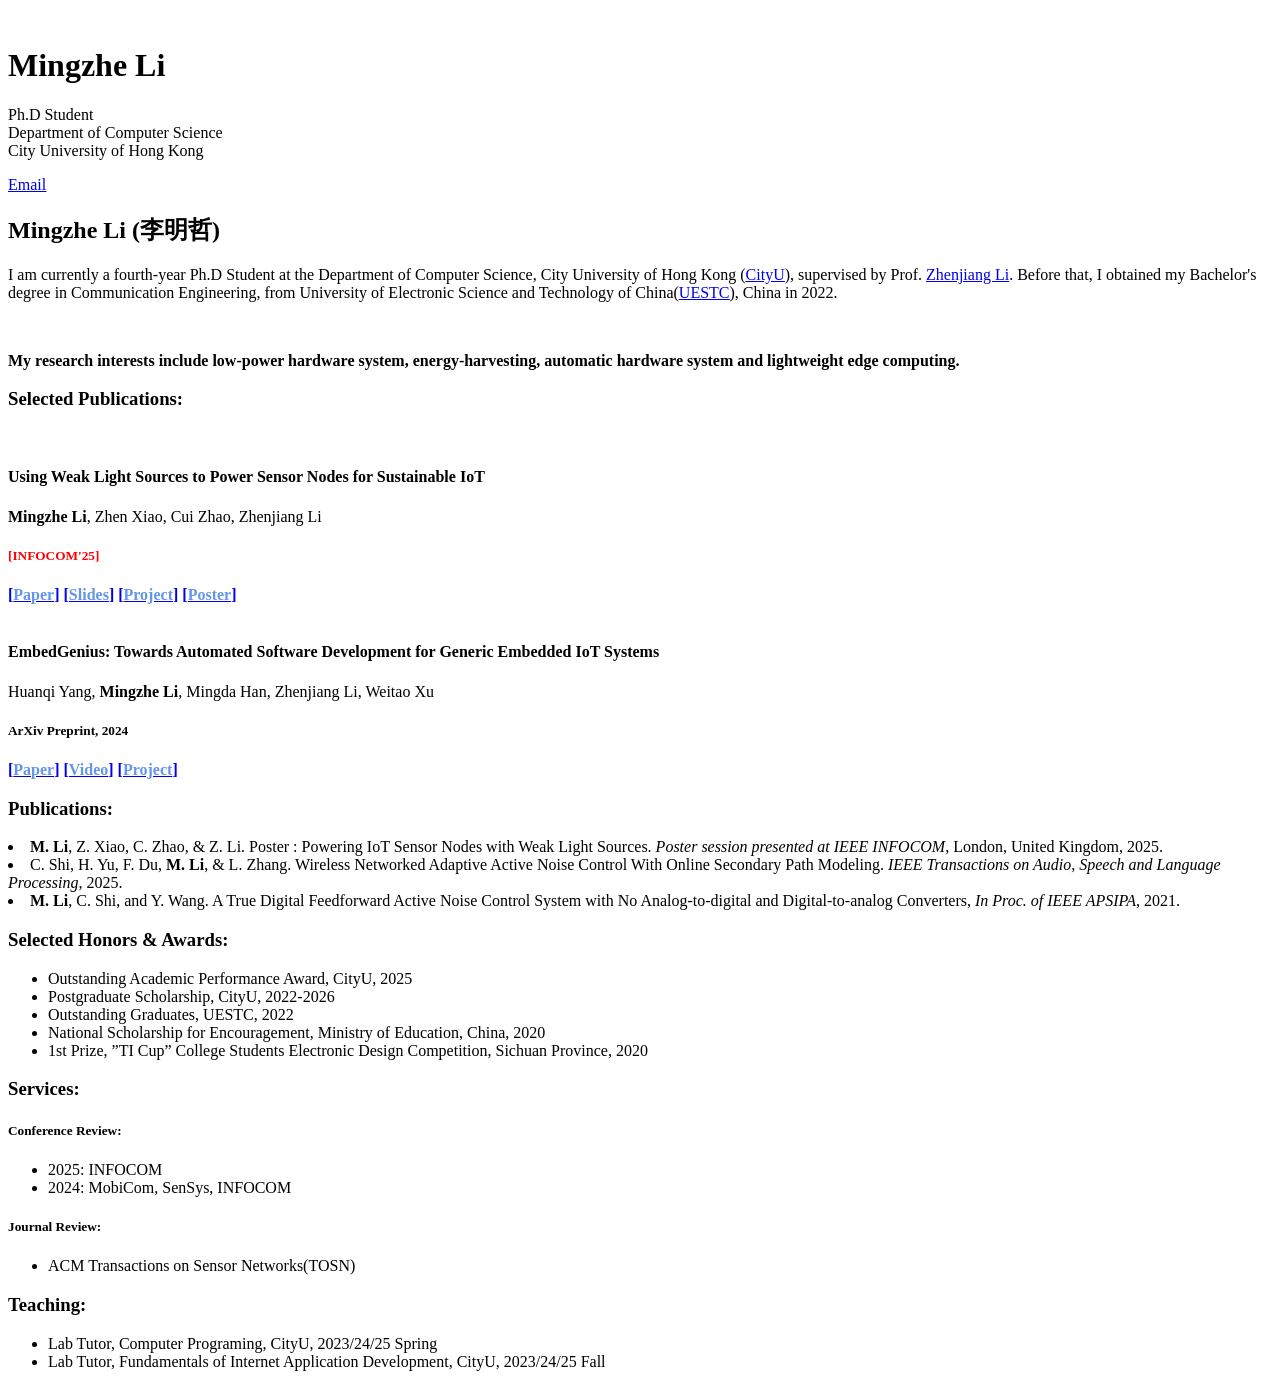
==== index.html @ a42b1d2d "Add files via upload" ====
<!DOCTYPE HTML>

<html>
	<head>
		<title>Jiani Cao's Personal Website</title>
		<meta charset="utf-8" />
		<meta name="viewport" content="width=device-width, initial-scale=1.0">
		<link rel="stylesheet" href="assets/css/main.css" />
	</head>

	<body>
		<div id="wrapper_all">

			<!-- Header -->
			<div id="header">
				<header>
					<span class="image avatar"><img src="images/mingzhe.jpg" alt="" /></span>
					<h1 id="logo">Mingzhe Li</h1>
					<p>Ph.D Student<br />
					Department of Computer Science<br />
					City University of Hong Kong</p>
					<a href="mailto:mingzheli8-c@my.cityu.edu.hk"> <u>Email</u></a> 
					<!-- <a href="https://www.linkedin.com/in/jiani-cao-367a82183/"><u>Linked In</u></a> -->
				</header>
			</div>

			<!-- Wrapper -->
			<div id="wrapper">

				<!-- One -->
				<section id="one">
					<div class="container">
						<header class="major">
							<h2>Mingzhe Li (李明哲)</h2>
						</header>

						<p>I am currently a fourth-year Ph.D Student at the Department of Computer Science, City University of Hong Kong (<a href="https://www.cityu.edu.hk/"><u>CityU</u></a>), supervised by Prof. <a href="https://www.cs.cityu.edu.hk/~zhenjili/"><u>Zhenjiang Li</u></a>. Before that, I obtained my Bachelor's degree in Communication Engineering, from University of Electronic Science and Technology of China(<a href="https://www.uestc.edu.cn/"><u>UESTC</u></a>), China in 2022.</p><br>

						<p><b> My research interests include low-power hardware system, energy-harvesting, automatic hardware system and lightweight edge computing.</b></p>
					</div>
				</section>


				<!-- Two -->
				<section id="two">
					<div class="container">
						<h3>Selected Publications:</h3>
						<div class="features">

							<article>
								<a href="#" class="image"><img src="images/2025-Infocom-WISE.png" alt="" /></a>
								<div class="inner">
									<h4>Using Weak Light Sources to Power Sensor Nodes for Sustainable IoT</h4>
									<p><b>Mingzhe Li</b>, Zhen Xiao, Cui Zhao, Zhenjiang Li</p>
									<h5><font color=#FF0000>[INFOCOM'25]</font></h5>
									<a href="https://ieeexplore.ieee.org/document/11044560"><b>[<font color=#6495ED>Paper</font>]</b></a>
									<a href="slides/infocom.pptx"><b>[<font color=#6495ED>Slides</font>]</b></a>
									<a href="github"><b>[<font color=#6495ED>Project</font>]</b></a>
									<a href="myposter.pdf"><b>[<font color=#6495ED>Poster</font>]</b></a>
									
								</div>
							</article>
 
							<article>
								<a href="#" class="image"><img src="images/Embedgenius.png" alt="" /></a>
								<div class="inner">
									<h4>EmbedGenius: Towards Automated Software Development for Generic Embedded IoT Systems</h4>
									<p>Huanqi Yang, <b>Mingzhe Li</b>, Mingda Han, Zhenjiang Li, Weitao Xu</p>
									<h5><font color=#000000>ArXiv Preprint, 2024</font></h5>
									<a href="https://arxiv.org/pdf/2412.09058.pdf"><b>[<font color=#6495ED>Paper</font>]</b></a>
									<a href="https://youtu.be/VGzpHFINXAs"><b>[<font color=#6495ED>Video</font>]</b></a>
									<a href="https://embedgenius3.github.io"><b>[<font color=#6495ED>Project</font>]</b></a>
								</div>
							</article>

						</div>
					</div>
				</section>

			<section id="pub">
					<div class="container">
						<h3> Publications:</h3>
						<article>
						<li><b>M. Li</b>, Z. Xiao, C. Zhao, & Z. Li.  Poster : Powering IoT Sensor Nodes with Weak Light Sources. <i>Poster session presented at IEEE INFOCOM</i>, London, United Kingdom, 2025.</li>
						<li>C. Shi, H. Yu, F. Du, <b>M. Li</b>, & L. Zhang. Wireless Networked Adaptive Active Noise Control With Online Secondary Path Modeling. <i>IEEE Transactions on Audio, Speech and Language Processing</i>, 2025.</li>
						<li><b>M. Li</b>, C. Shi, and Y. Wang. A True Digital Feedforward Active Noise Control System with No Analog-to-digital and Digital-to-analog Converters, <i>In Proc. of IEEE APSIPA</i>, 2021.</li>
						</article>
				<!-- Three -->
				<section id="three">
					<div class="container">
						<h3>Selected Honors & Awards:</h3>
						<ul class="icons-ul">
							<li> Outstanding Academic Performance Award, CityU, 2025 </li>
							<li> Postgraduate Scholarship, CityU, 2022-2026 </li>
							<li> Outstanding Graduates, UESTC, 2022 </li>
							<li> National Scholarship for Encouragement, Ministry of Education, China, 2020 </li>
							<li> 1st Prize, ”TI Cup” College Students Electronic Design Competition, Sichuan Province, 2020</li>
						</ul>
					</div>
				</section>

				<!-- Four -->
				<section id="four">
					<div class="container">
						<h3>Services:</h3>
				

						<h5>Conference Review:</h5>
						<ul class="icons-ul">
							<li><i class="icon-li icon-ok"></i>2025: INFOCOM</li>
							<li><i class="icon-li icon-ok"></i>2024: MobiCom, SenSys, INFOCOM</li>
						</ul>

						<h5>Journal Review:</h5>
						<ul class="icons-ul">
							<li><i class="icon-li icon-ok"></i>ACM Transactions on Sensor Networks(TOSN)</li>
						</ul>
					</div>
				</section>

				<!-- Five -->
				<section id="five">
					<div class="container">
						<h3>Teaching:</h3>
						<ul class="icons-ul">
							<li> Lab Tutor, Computer Programing, CityU, 2023/24/25 Spring </li>
                  			<li> Lab Tutor, Fundamentals of Internet Application Development, CityU, 2023/24/25 Fall </li>  
						</ul>
					</div>
				</section>
				
			</div>
		
		</div>

	</body>
</html>
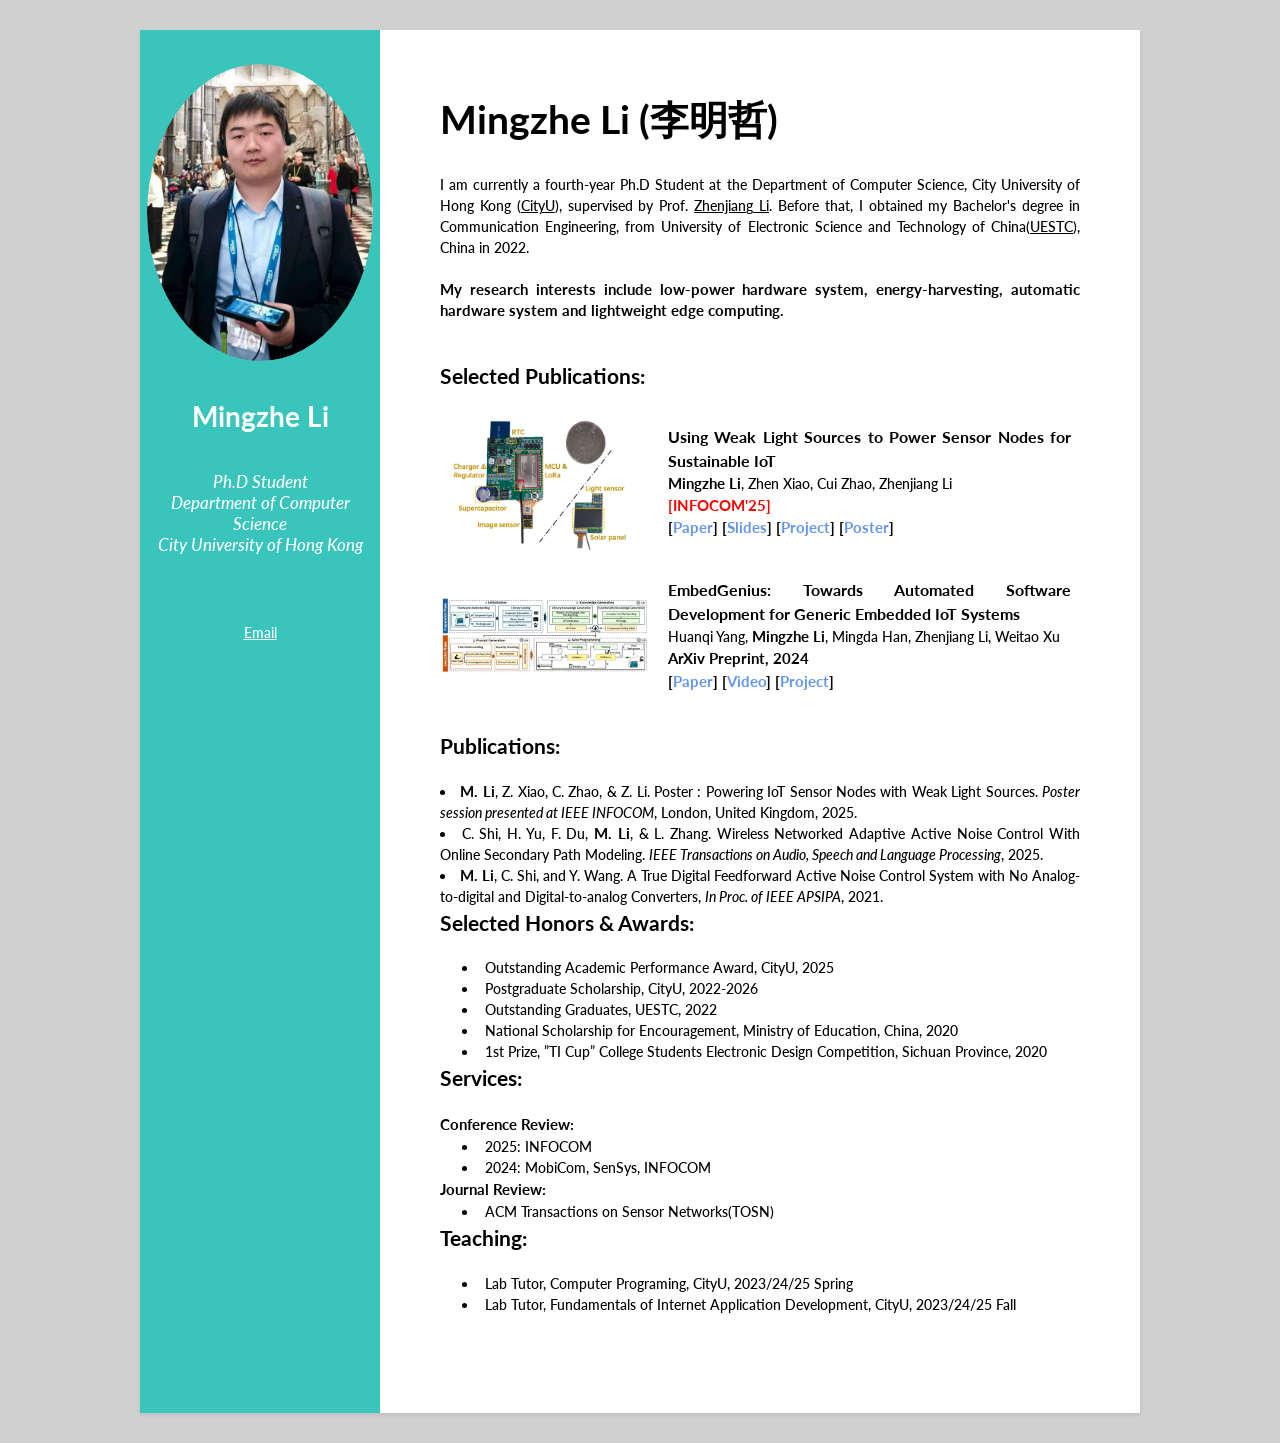
==== commit 9abd6113: "Update index.html" ====
--- a/index.html
+++ b/index.html
@@ -54,7 +54,7 @@
 									<p><b>Mingzhe Li</b>, Zhen Xiao, Cui Zhao, Zhenjiang Li</p>
 									<h5><font color=#FF0000>[INFOCOM'25]</font></h5>
 									<a href="https://ieeexplore.ieee.org/document/11044560"><b>[<font color=#6495ED>Paper</font>]</b></a>
-									<a href="slides/infocom.pptx"><b>[<font color=#6495ED>Slides</font>]</b></a>
+									<a href="slides/infocom.pdf"><b>[<font color=#6495ED>Slides</font>]</b></a>
 									<a href="github"><b>[<font color=#6495ED>Project</font>]</b></a>
 									<a href="myposter.pdf"><b>[<font color=#6495ED>Poster</font>]</b></a>
 									
@@ -134,4 +134,4 @@
 		</div>
 
 	</body>
-</html>+</html>
--- a/assets/css/main.css
+++ b/assets/css/main.css
@@ -0,0 +1,342 @@
+@import url("font-awesome.min.css");
+@import url("http://fonts.googleapis.com/css?family=Lato:400,400italic,700,700italic|Source+Code+Pro:400");
+
+/* Reset */
+	html, body, div, span, applet, object, iframe, h1, h2, h3, h4, h5, h6, p, blockquote, pre, a, abbr, acronym, address, big, cite, code, del, dfn, em, img, ins, kbd, q, s, samp, small, strike, strong, sub, sup, tt, var, b, u, i, center, dl, dt, dd, ol, ul, li, fieldset, form, label, legend, table, caption, tbody, tfoot, thead, tr, th, td, article, aside, canvas, details, embed, figure, figcaption, footer, header, hgroup, menu, nav, output, ruby, section, summary, time, mark, audio, video {
+		margin: 0;
+		padding: 0;
+		border: 0;
+		font-size: 100%;
+		font: inherit;
+		vertical-align: baseline;
+	}
+
+	article, aside, details, figcaption, figure, footer, header, hgroup, menu, nav, section {
+		display: block;
+	}
+
+	body {
+		line-height: 1;
+	}
+
+	ol, ul {
+		list-style: none;
+	}
+
+	blockquote, q {
+		quotes: none;
+	}
+
+	blockquote:before, blockquote:after, q:before, q:after {
+		content: '';
+		content: none;
+	}
+
+	table {
+		border-collapse: collapse;
+		border-spacing: 0;
+	}
+
+	body {
+		-webkit-text-size-adjust: none;
+	}
+
+/* Box Model */
+	*, *:before, *:after {
+		-moz-box-sizing: border-box;
+		-webkit-box-sizing: border-box;
+		box-sizing: border-box;
+	}
+
+/* Basic */
+	body {
+		background: #D0D0D0;
+		text-align: justify;
+	}
+
+	body, input, select, textarea {
+		color: #000000;
+		font-family: "Lato", sans-serif;
+		font-size: 14px;
+		font-weight: 500;
+		line-height: 150%;
+	}
+
+	a {
+		-moz-transition: color 0.2s ease-in-out, border-color 0.2s ease-in-out;
+		-webkit-transition: color 0.2s ease-in-out, border-color 0.2s ease-in-out;
+		-ms-transition: color 0.2s ease-in-out, border-color 0.2s ease-in-out;
+		transition: color 0.2s ease-in-out, border-color 0.2s ease-in-out;
+		border-bottom: solid 0px #e4e4e4;
+		color: inherit;
+		text-decoration: none;
+	}
+
+	strong, b {
+		font-size: 110%;
+		color: #000000;
+		font-weight: 700;
+	}
+
+	strong, i {
+		font-style: italic;
+	}
+
+	h1 {
+		font-size: 200%;
+		line-height: 150%;
+		color: #FFFFFF;
+		font-weight: 700;
+		margin: 15% auto 15% auto;
+	}
+
+	h2 {
+		font-size: 280%;
+		line-height: 150%;
+		color: #000000;
+		font-weight: 700;
+		margin-bottom: 4%;
+	}
+
+	h3 {
+		font-size: 150%;
+		line-height: 150%;
+		color: #000000;
+		font-weight: 700;
+		margin-bottom: 3%;
+	}
+
+	h4 {
+		font-size: 115%;
+		line-height: 150%;
+		color: #000000;
+		font-weight: 700;
+		margin-bottom: 0%;
+	}
+
+	h5 {
+		font-size: 110%;
+		line-height: 150%;
+		color: #000000;
+		font-weight: 700;
+		margin-bottom: 0%;
+	}
+
+/* wrapper_all */	
+	#wrapper_all {
+		max-width: 1000px;
+		margin: 0 auto;
+		margin-top: 30px;
+		margin-bottom: 30px;
+		position: relative;
+		-webkit-box-shadow: 0px 2px 4px rgba(0, 0, 0, 0.1);
+		-moz-box-shadow: 0px 2px 4px rgba(0, 0, 0, 0.1);
+		box-shadow: 0px 2px 4px rgba(0, 0, 0, 0.1);
+	  }
+
+/* Header */
+	#header {
+		display: -moz-flex;
+		display: -webkit-flex;
+		display: -ms-flex;
+		display: flex;
+		-moz-flex-direction: column;
+		-webkit-flex-direction: column;
+		-ms-flex-direction: column;
+		flex-direction: column;
+		-moz-justify-content: space-between;
+		-webkit-justify-content: space-between;
+		-ms-justify-content: space-between;
+		justify-content: space-between;
+		background: #39c5bb;
+		overflow-y: auto;
+		text-align: center;
+		position: absolute;
+		left: 0;
+		width: 24%;
+		height: 100%;
+		color: #fff;
+	}
+
+		#header > header {
+			-moz-flex-shrink: 0;
+			-webkit-flex-shrink: 0;
+			-ms-flex-shrink: 0;
+			flex-shrink: 0;
+			margin-left: 3%;
+			margin-right: 3%;
+		}
+
+			#header > header .avatar {
+				display: block;
+				margin: 15% auto 15% auto;
+				width: 100%;
+			}
+
+			#header > header p {
+				font-size: 120%;
+				color: #ffffff;
+				font-style: italic;
+				margin: 0% 0 30% 0;
+			}
+
+		#header > nav {
+			-moz-flex-grow: 1;
+			-webkit-flex-grow: 1;
+			-ms-flex-grow: 1;
+			flex-grow: 1;
+		}
+
+			#header > nav ul {
+				list-style: none;
+				margin: 0 0 0 -8%;
+				padding: 0;
+			}
+
+				#header > nav ul li {
+					border-top: solid 2px #5ccfb0;
+					display: block;
+					padding: 0;
+				}
+
+					#header > nav ul li a {
+						-moz-transition: none;
+						-webkit-transition: none;
+						-ms-transition: none;
+						transition: none;
+						border: 0;
+						color: #ffffff !important;
+						display: block;
+						padding: 4% 0% 4% 0%;
+						text-decoration: none;
+						font-size: 120%;
+					}
+
+						#header > nav ul li a.active {
+							background: #fff;
+							color: #4acaa8 !important;
+						}
+
+					#header > nav ul li:first-child {
+						border-top: 0;
+					}
+
+/* Wrapper */
+	#wrapper {
+		background: #fff;
+		padding: 6%;
+		padding-left: 30%;
+	}
+
+		#wrapper > section {
+			border-top: solid 0px #f4f4f4;
+		}
+
+			#wrapper > section > .container {
+				margin-top: 0%;
+				margin-bottom: 6%;
+				margin-left: 0%;
+				margin-right: 0%;
+				width: 100%;
+			}
+
+			#wrapper > section:first-child {
+				border-top: 0;
+			}
+
+/* Image */
+	.image {
+		border-radius: 0;
+		border: 0;
+		display: inline-block;
+		position: relative;
+	}
+
+		.image.avatar {
+			border-radius: 100%;
+			overflow: hidden;
+		}
+
+			.image.avatar img {
+				border-radius: 100%;
+				display: block;
+				width: 100%;
+			}
+
+/* List */
+	ul {
+		list-style: disc;
+	}
+
+		ul li {
+			margin: 0 0 0 6%;
+			padding-left: 1%;
+		}
+
+		ul.feature-icons {
+			list-style: none;
+			padding-left: 0;
+		}
+
+			ul.feature-icons li {
+				text-decoration: none;
+				display: inline-block;
+				margin: 0 0% 2% 0%;
+				padding: 0 0 0 0;
+				position: relative;
+				vertical-align: top;
+				width: 100%;
+			}
+
+				ul.feature-icons li:before {
+					font-family: FontAwesome;
+					font-style: normal;
+					font-weight: normal;
+					text-transform: none !important;
+					margin-right: 2%;
+					display: inline-block;
+					color: #4acaa8;
+				}
+
+/* Features */
+	.features article {
+		border-top: solid 0px #f4f4f4;
+		margin-bottom: 4%;
+	}
+
+		.features article:first-child {
+			border-top: 0;
+			padding-top: 0;
+		}
+
+		.features article .image {
+			display: inline-block;
+			padding-right: 2%;
+			vertical-align: middle;
+			width: 35%;
+		}
+
+			.features article .image img {
+				display: block;
+				width: 100%;
+			}
+
+		.features article .inner {
+			display: inline-block;
+			vertical-align: middle;
+			width: 63%;
+		}
+
+			.features article .inner > :last-child {
+				margin-bottom: 0;
+			}
+
+#titleBar {
+	display: none;
+}
+
+@media (max-width: 767.98px) {
+	body {
+		font-size: 8px;
+	}
+}
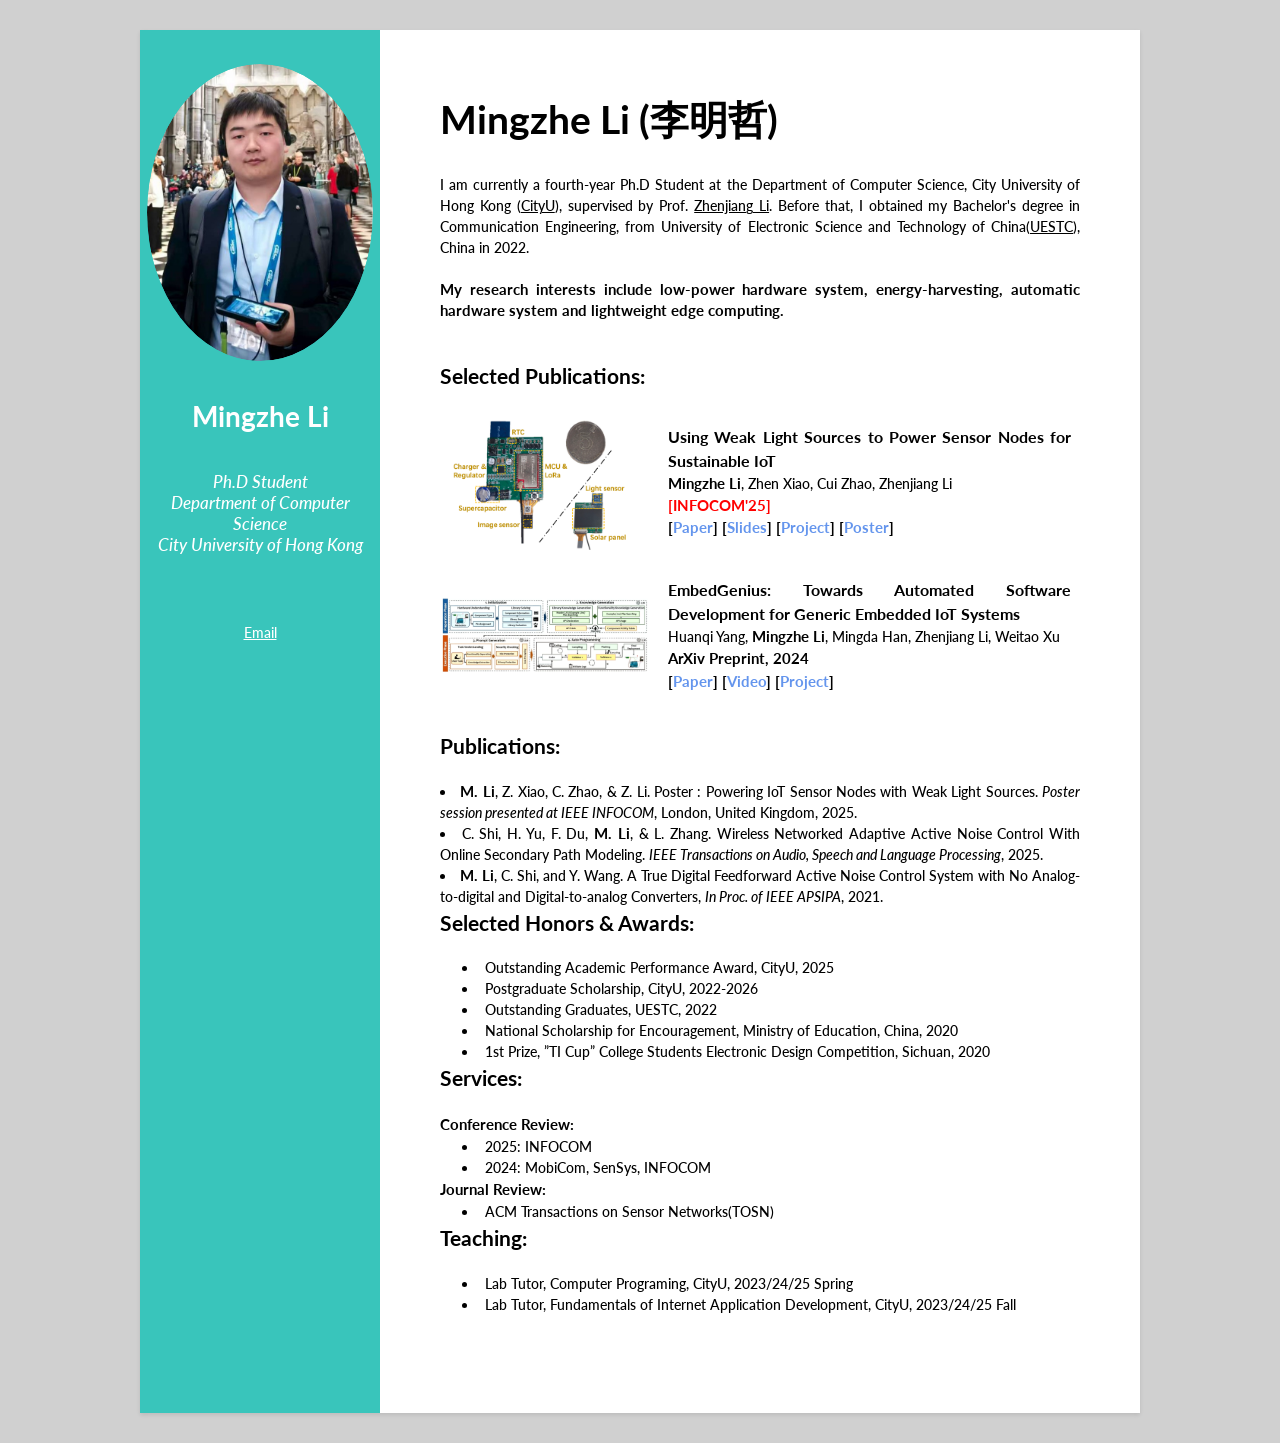
==== commit e271bf7b: "Correct location name in competition award" ====
--- a/index.html
+++ b/index.html
@@ -2,7 +2,7 @@
 
 <html>
 	<head>
-		<title>Jiani Cao's Personal Website</title>
+		<title>Mingzhe Li's Personal Website</title>
 		<meta charset="utf-8" />
 		<meta name="viewport" content="width=device-width, initial-scale=1.0">
 		<link rel="stylesheet" href="assets/css/main.css" />
@@ -94,7 +94,7 @@
 							<li> Postgraduate Scholarship, CityU, 2022-2026 </li>
 							<li> Outstanding Graduates, UESTC, 2022 </li>
 							<li> National Scholarship for Encouragement, Ministry of Education, China, 2020 </li>
-							<li> 1st Prize, ”TI Cup” College Students Electronic Design Competition, Sichuan Province, 2020</li>
+							<li> 1st Prize, ”TI Cup” College Students Electronic Design Competition, Sichuan, 2020</li>
 						</ul>
 					</div>
 				</section>
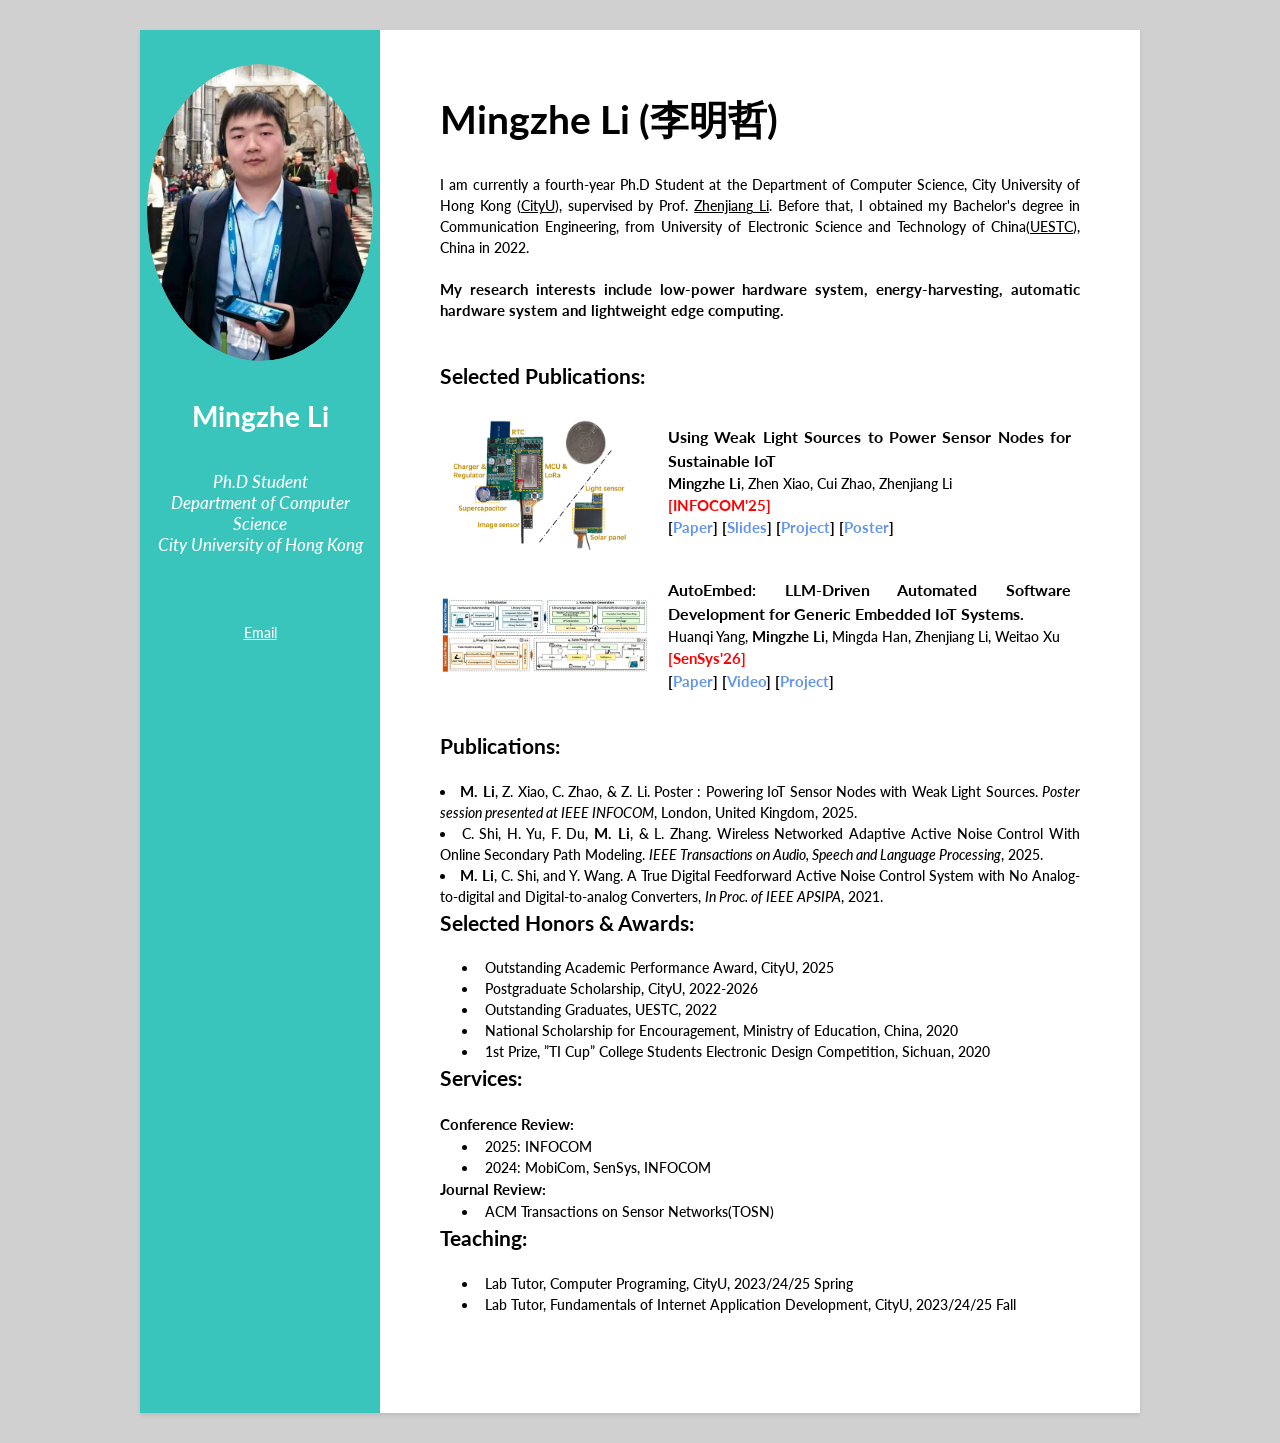
==== commit b3f96bd9: "Add files via upload" ====
--- a/index.html
+++ b/index.html
@@ -64,9 +64,9 @@
 							<article>
 								<a href="#" class="image"><img src="images/Embedgenius.png" alt="" /></a>
 								<div class="inner">
-									<h4>EmbedGenius: Towards Automated Software Development for Generic Embedded IoT Systems</h4>
+									<h4>AutoEmbed: LLM-Driven Automated Software Development for Generic Embedded IoT Systems.</h4>
 									<p>Huanqi Yang, <b>Mingzhe Li</b>, Mingda Han, Zhenjiang Li, Weitao Xu</p>
-									<h5><font color=#000000>ArXiv Preprint, 2024</font></h5>
+									<h5><font color=#FF0000>[SenSys'26]</font></h5>
 									<a href="https://arxiv.org/pdf/2412.09058.pdf"><b>[<font color=#6495ED>Paper</font>]</b></a>
 									<a href="https://youtu.be/VGzpHFINXAs"><b>[<font color=#6495ED>Video</font>]</b></a>
 									<a href="https://embedgenius3.github.io"><b>[<font color=#6495ED>Project</font>]</b></a>
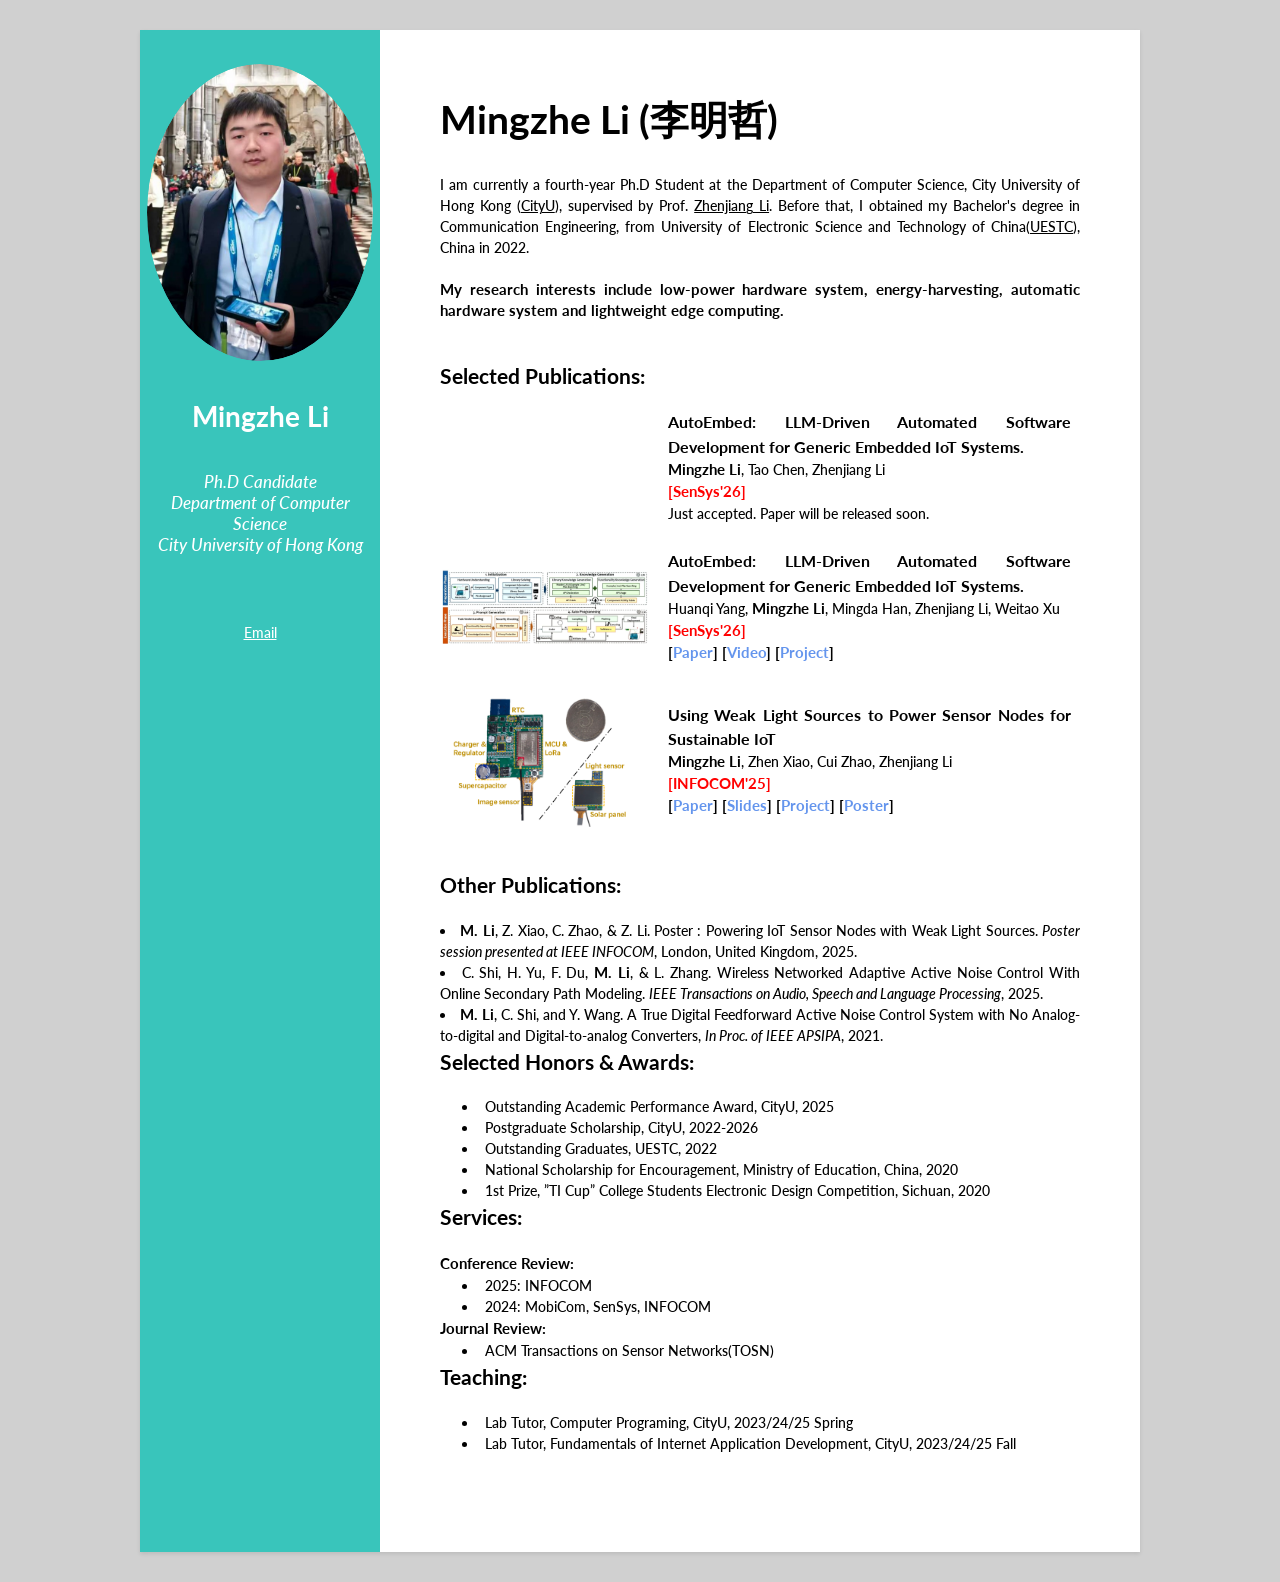
==== commit 77023976: "Add files via upload" ====
--- a/index.html
+++ b/index.html
@@ -16,7 +16,7 @@
 				<header>
 					<span class="image avatar"><img src="images/mingzhe.jpg" alt="" /></span>
 					<h1 id="logo">Mingzhe Li</h1>
-					<p>Ph.D Student<br />
+					<p>Ph.D Candidate<br />
 					Department of Computer Science<br />
 					City University of Hong Kong</p>
 					<a href="mailto:mingzheli8-c@my.cityu.edu.hk"> <u>Email</u></a> 
@@ -46,7 +46,26 @@
 					<div class="container">
 						<h3>Selected Publications:</h3>
 						<div class="features">
-
+							<article>
+								<a href="#" class="image"><img src="images/Longan.png" alt="" /></a>
+								<div class="inner">
+									<h4>AutoEmbed: LLM-Driven Automated Software Development for Generic Embedded IoT Systems.</h4>
+									<p><b>Mingzhe Li</b>, Tao Chen, Zhenjiang Li</p>
+									<h5><font color=#FF0000>[SenSys'26]</font></h5>
+									<p>Just accepted. Paper will be released soon.</p>
+								</div>
+							</article>
+							<article>
+								<a href="#" class="image"><img src="images/Embedgenius.png" alt="" /></a>
+								<div class="inner">
+									<h4>AutoEmbed: LLM-Driven Automated Software Development for Generic Embedded IoT Systems.</h4>
+									<p>Huanqi Yang, <b>Mingzhe Li</b>, Mingda Han, Zhenjiang Li, Weitao Xu</p>
+									<h5><font color=#FF0000>[SenSys'26]</font></h5>
+									<a href="https://arxiv.org/pdf/2412.09058.pdf"><b>[<font color=#6495ED>Paper</font>]</b></a>
+									<a href="https://youtu.be/VGzpHFINXAs"><b>[<font color=#6495ED>Video</font>]</b></a>
+									<a href="https://embedgenius3.github.io"><b>[<font color=#6495ED>Project</font>]</b></a>
+								</div>
+							</article>
 							<article>
 								<a href="#" class="image"><img src="images/2025-Infocom-WISE.png" alt="" /></a>
 								<div class="inner">
@@ -60,18 +79,6 @@
 									
 								</div>
 							</article>
- 
-							<article>
-								<a href="#" class="image"><img src="images/Embedgenius.png" alt="" /></a>
-								<div class="inner">
-									<h4>AutoEmbed: LLM-Driven Automated Software Development for Generic Embedded IoT Systems.</h4>
-									<p>Huanqi Yang, <b>Mingzhe Li</b>, Mingda Han, Zhenjiang Li, Weitao Xu</p>
-									<h5><font color=#FF0000>[SenSys'26]</font></h5>
-									<a href="https://arxiv.org/pdf/2412.09058.pdf"><b>[<font color=#6495ED>Paper</font>]</b></a>
-									<a href="https://youtu.be/VGzpHFINXAs"><b>[<font color=#6495ED>Video</font>]</b></a>
-									<a href="https://embedgenius3.github.io"><b>[<font color=#6495ED>Project</font>]</b></a>
-								</div>
-							</article>
 
 						</div>
 					</div>
@@ -79,7 +86,7 @@
 
 			<section id="pub">
 					<div class="container">
-						<h3> Publications:</h3>
+						<h3> Other Publications:</h3>
 						<article>
 						<li><b>M. Li</b>, Z. Xiao, C. Zhao, & Z. Li.  Poster : Powering IoT Sensor Nodes with Weak Light Sources. <i>Poster session presented at IEEE INFOCOM</i>, London, United Kingdom, 2025.</li>
 						<li>C. Shi, H. Yu, F. Du, <b>M. Li</b>, & L. Zhang. Wireless Networked Adaptive Active Noise Control With Online Secondary Path Modeling. <i>IEEE Transactions on Audio, Speech and Language Processing</i>, 2025.</li>
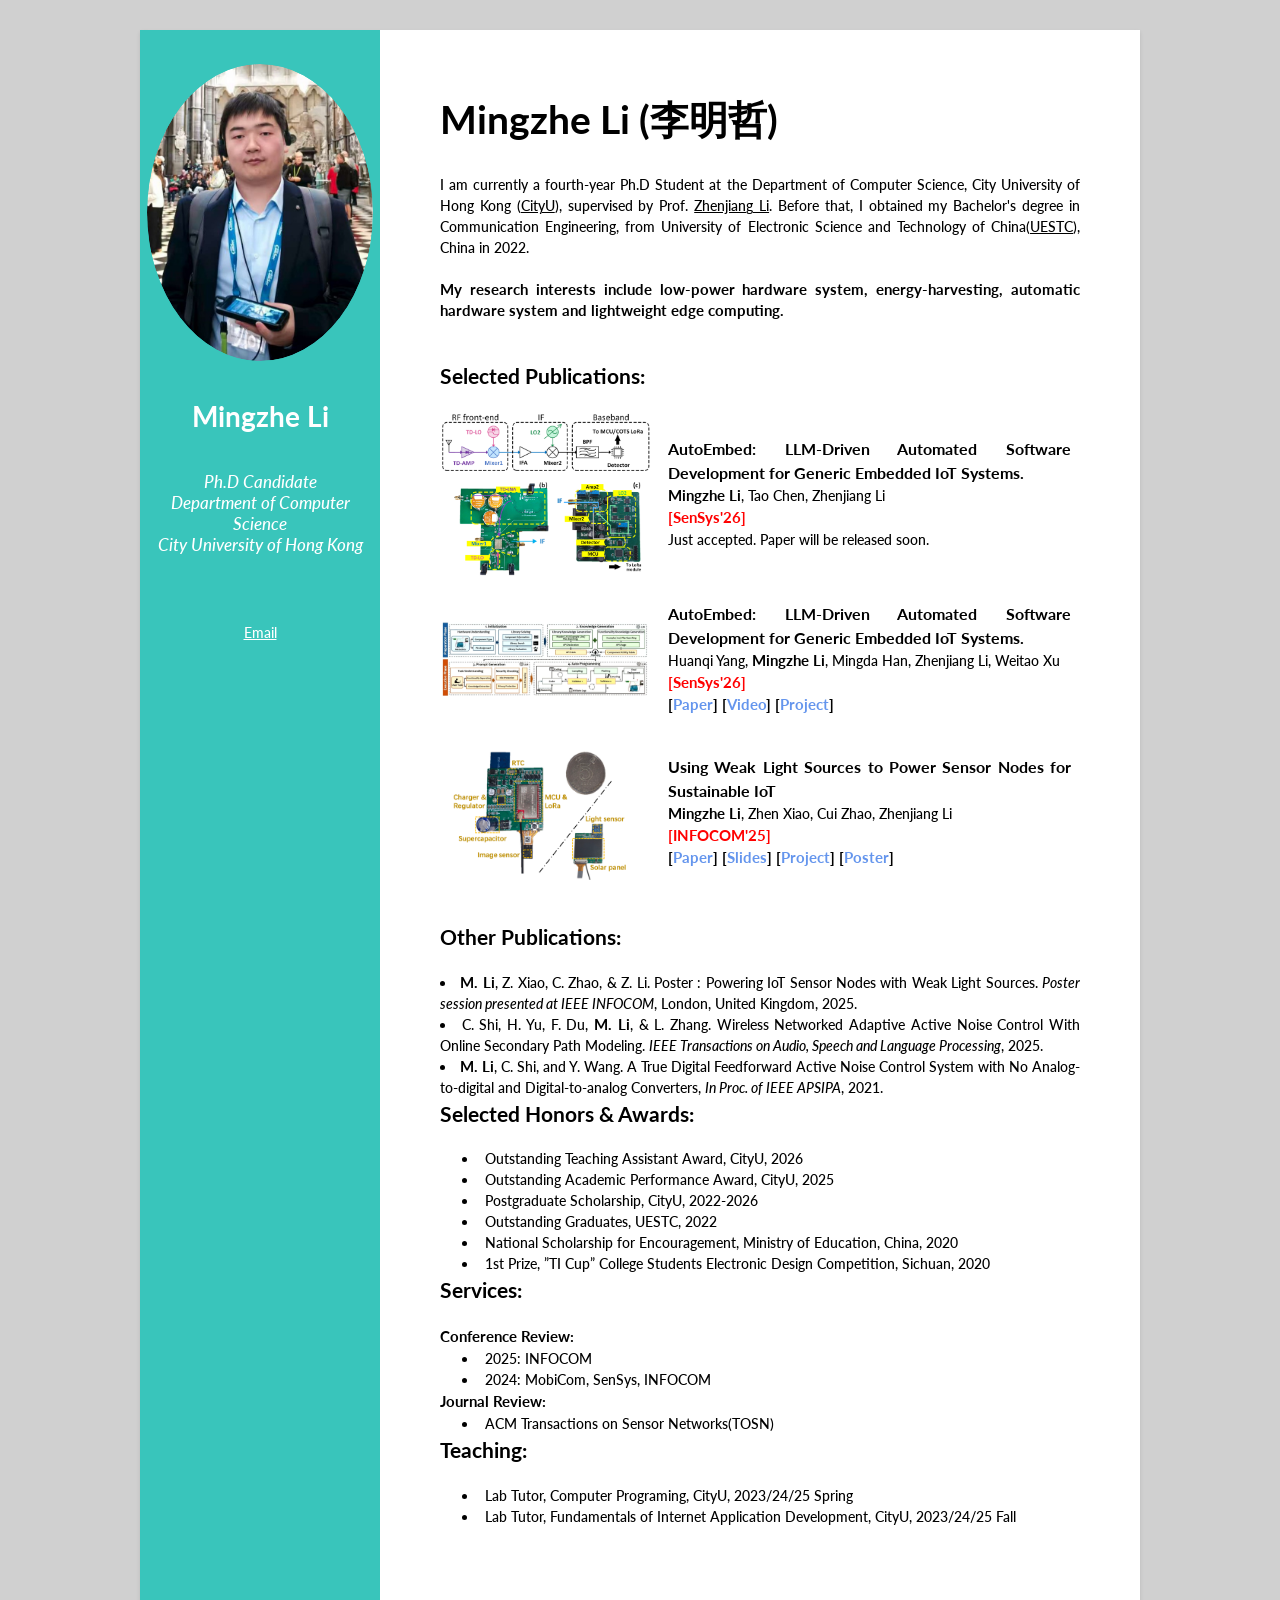
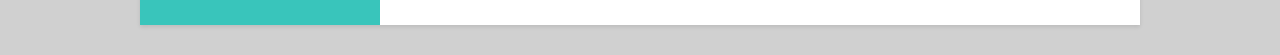
==== commit 0233f6d6: "Update index.html" ====
--- a/index.html
+++ b/index.html
@@ -97,6 +97,7 @@
 					<div class="container">
 						<h3>Selected Honors & Awards:</h3>
 						<ul class="icons-ul">
+							<li> Outstanding Teaching Assistant Award, CityU, 2026 </li>
 							<li> Outstanding Academic Performance Award, CityU, 2025 </li>
 							<li> Postgraduate Scholarship, CityU, 2022-2026 </li>
 							<li> Outstanding Graduates, UESTC, 2022 </li>
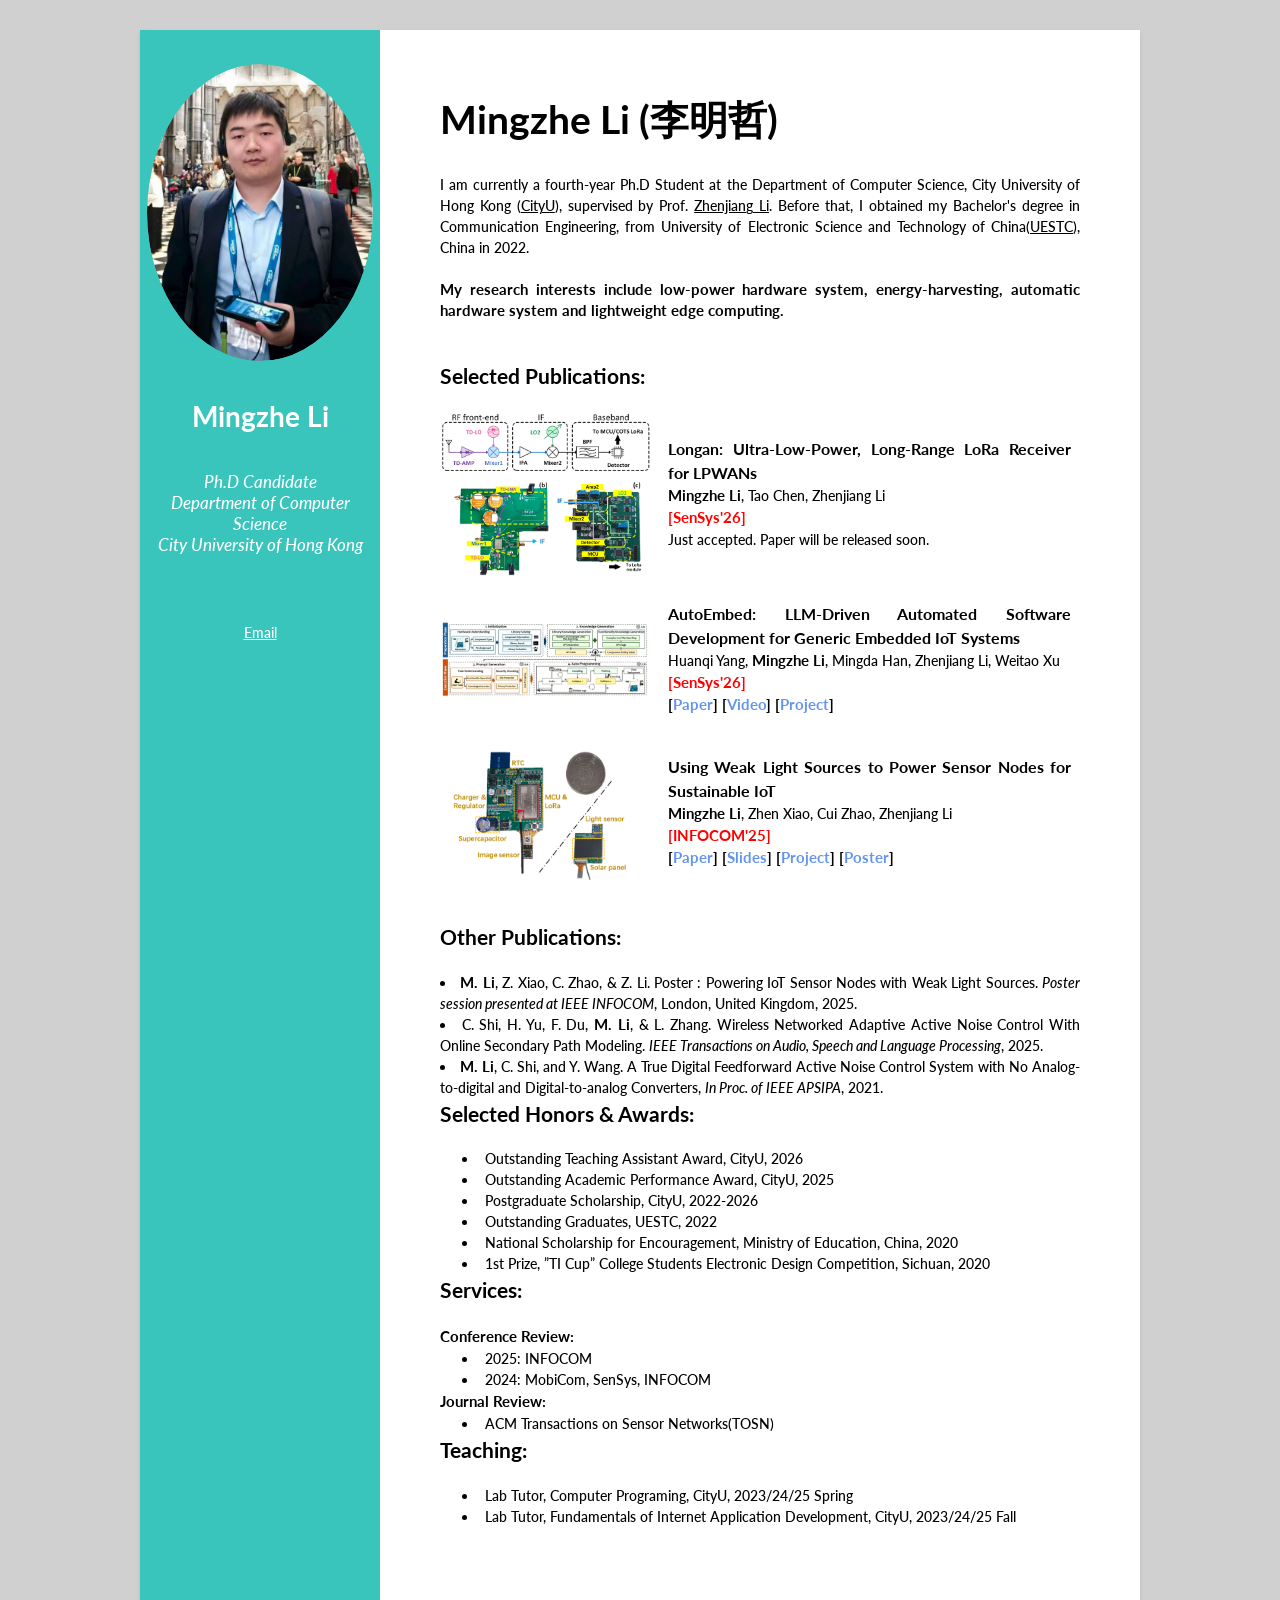
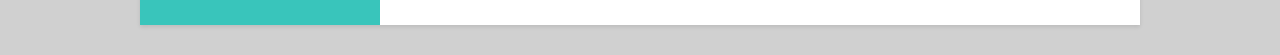
==== commit 6c5784ff: "Update titles for Longan and AutoEmbed articles" ====
--- a/index.html
+++ b/index.html
@@ -49,7 +49,7 @@
 							<article>
 								<a href="#" class="image"><img src="images/Longan.png" alt="" /></a>
 								<div class="inner">
-									<h4>AutoEmbed: LLM-Driven Automated Software Development for Generic Embedded IoT Systems.</h4>
+									<h4>Longan: Ultra-Low-Power, Long-Range LoRa Receiver for LPWANs</h4>
 									<p><b>Mingzhe Li</b>, Tao Chen, Zhenjiang Li</p>
 									<h5><font color=#FF0000>[SenSys'26]</font></h5>
 									<p>Just accepted. Paper will be released soon.</p>
@@ -58,7 +58,7 @@
 							<article>
 								<a href="#" class="image"><img src="images/Embedgenius.png" alt="" /></a>
 								<div class="inner">
-									<h4>AutoEmbed: LLM-Driven Automated Software Development for Generic Embedded IoT Systems.</h4>
+									<h4>AutoEmbed: LLM-Driven Automated Software Development for Generic Embedded IoT Systems</h4>
 									<p>Huanqi Yang, <b>Mingzhe Li</b>, Mingda Han, Zhenjiang Li, Weitao Xu</p>
 									<h5><font color=#FF0000>[SenSys'26]</font></h5>
 									<a href="https://arxiv.org/pdf/2412.09058.pdf"><b>[<font color=#6495ED>Paper</font>]</b></a>
